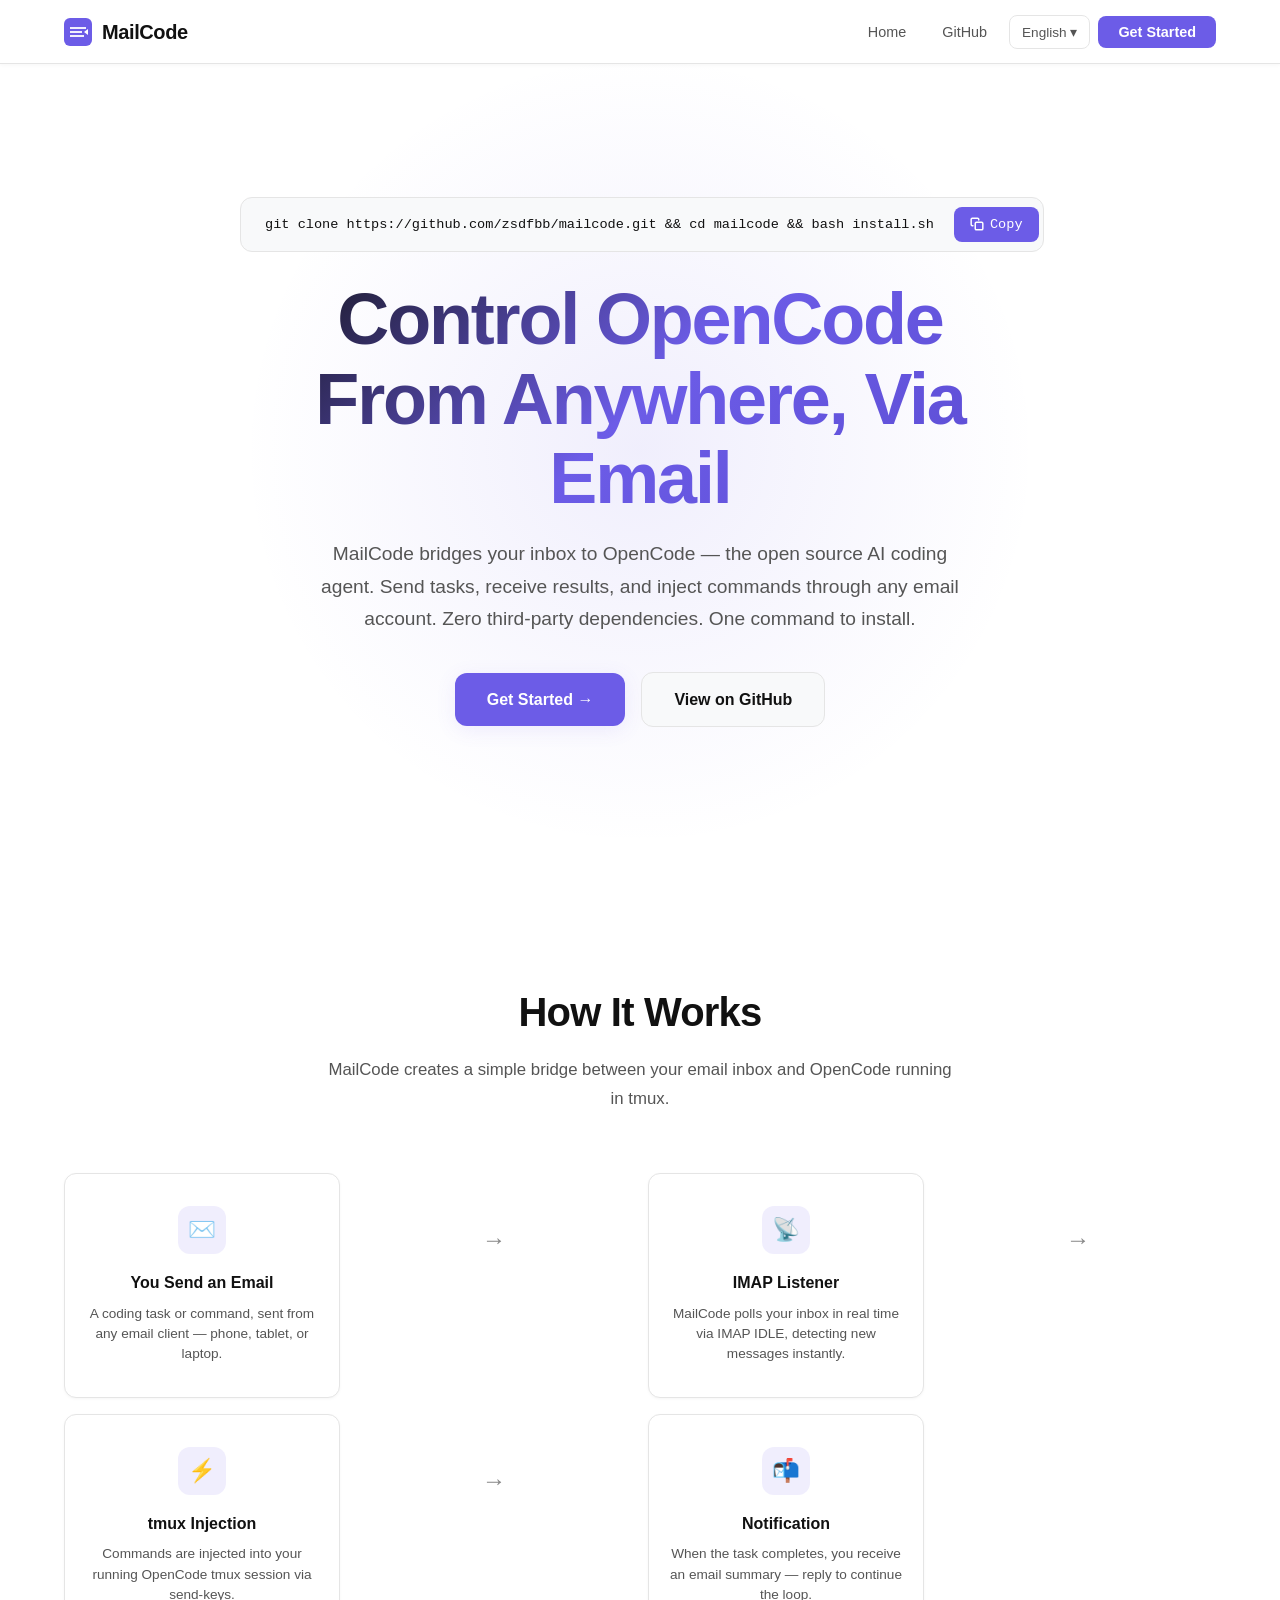
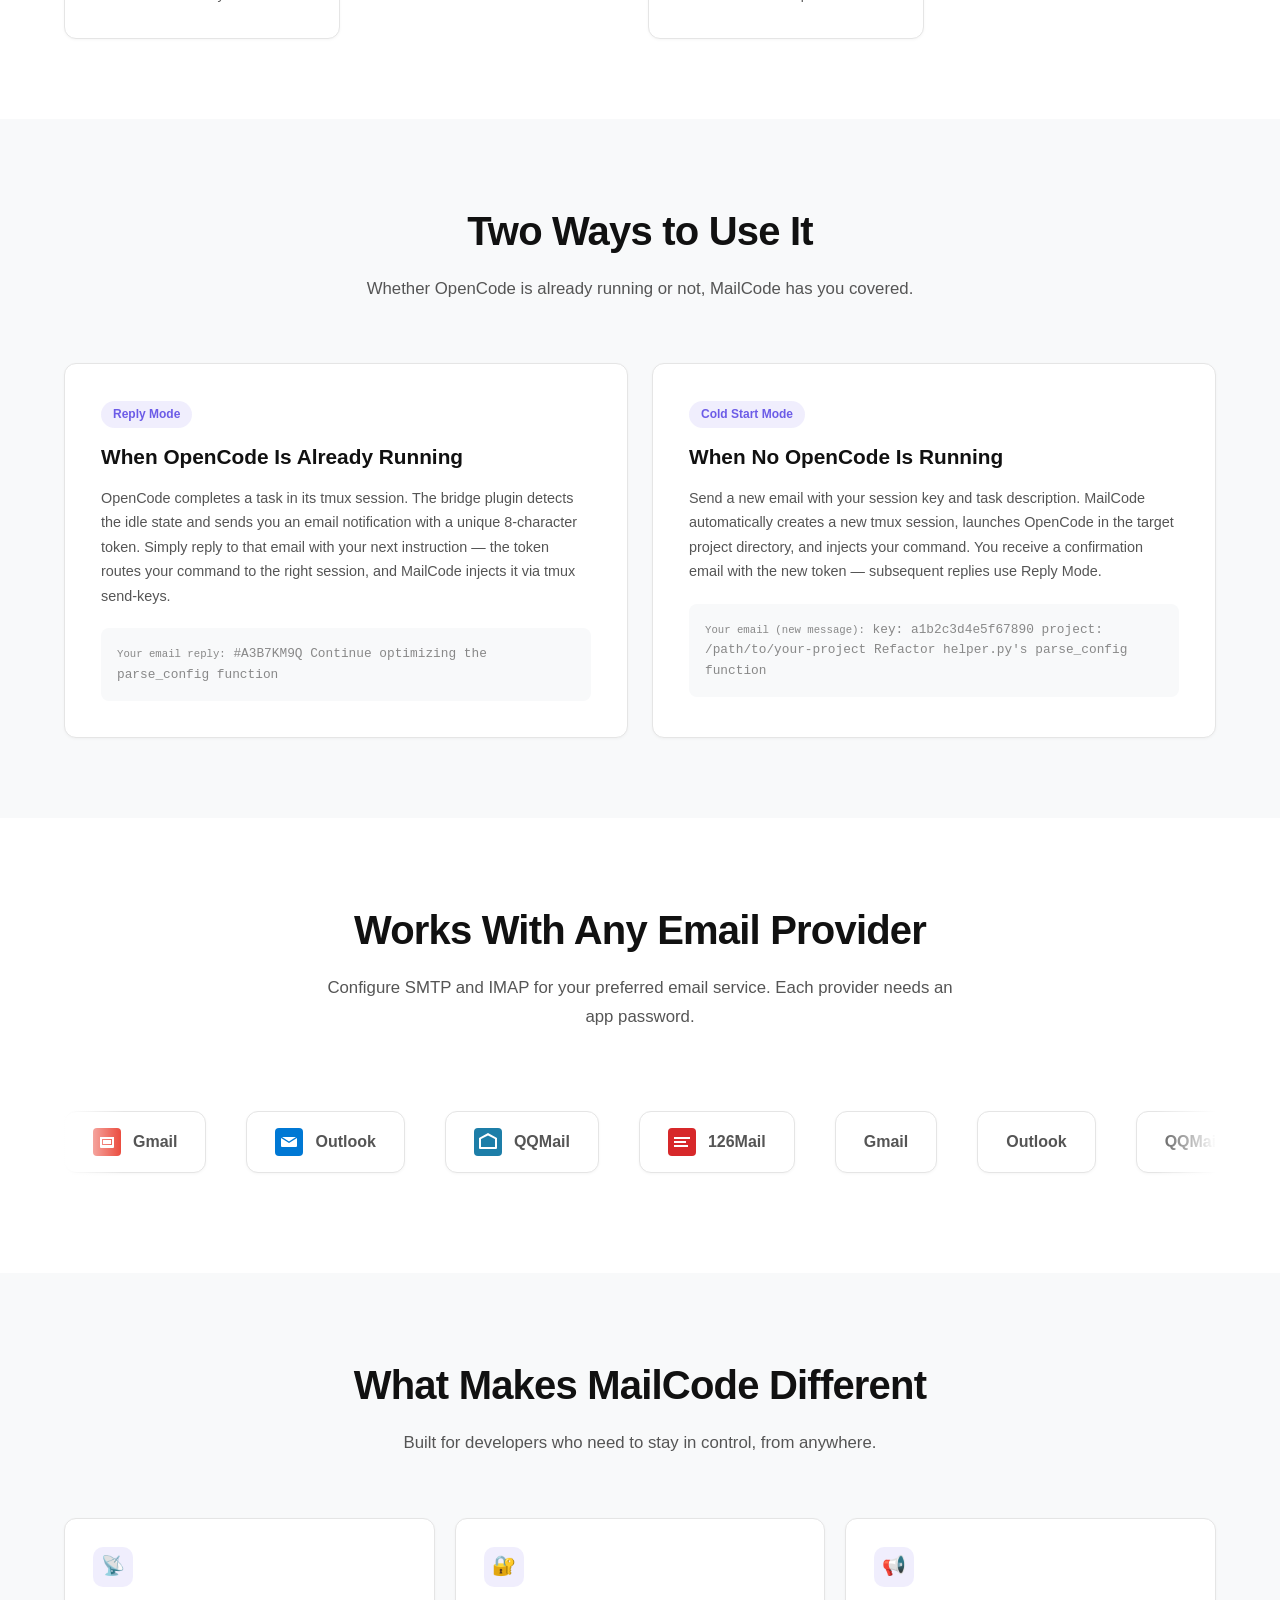
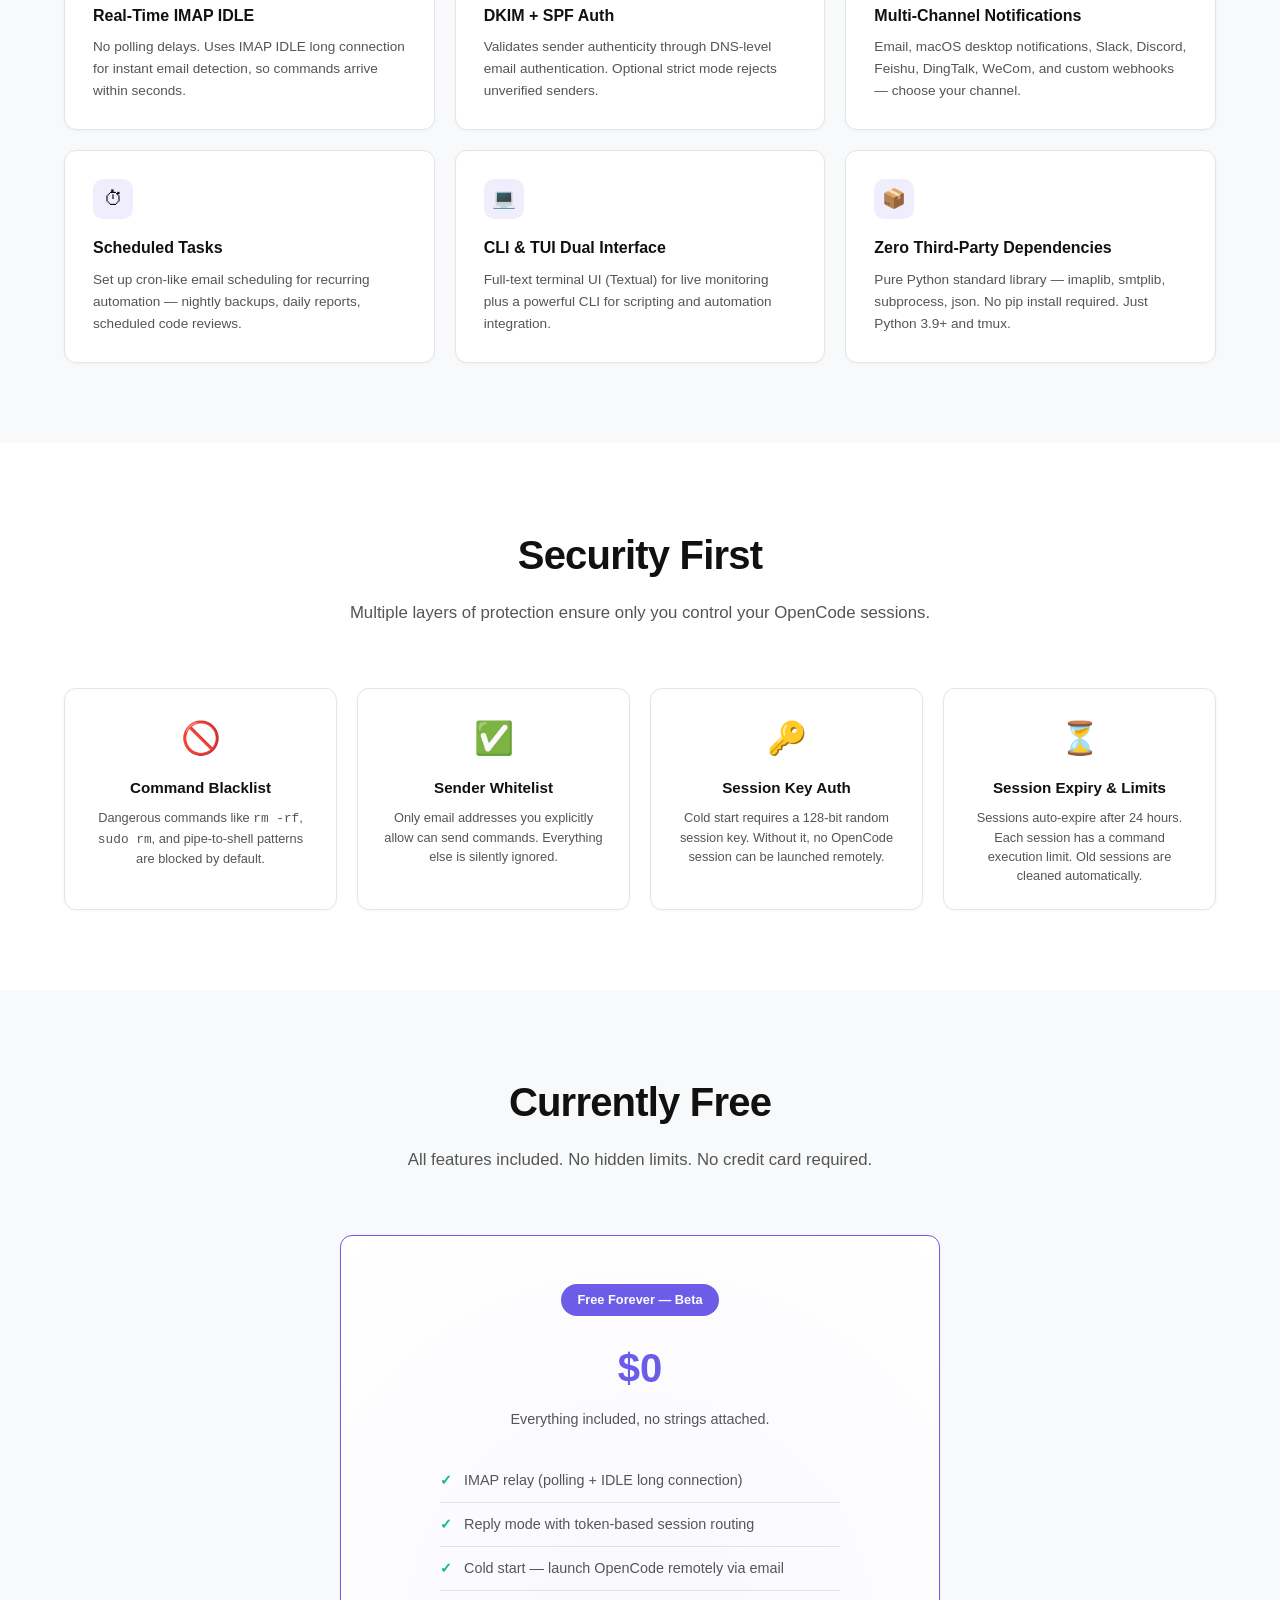
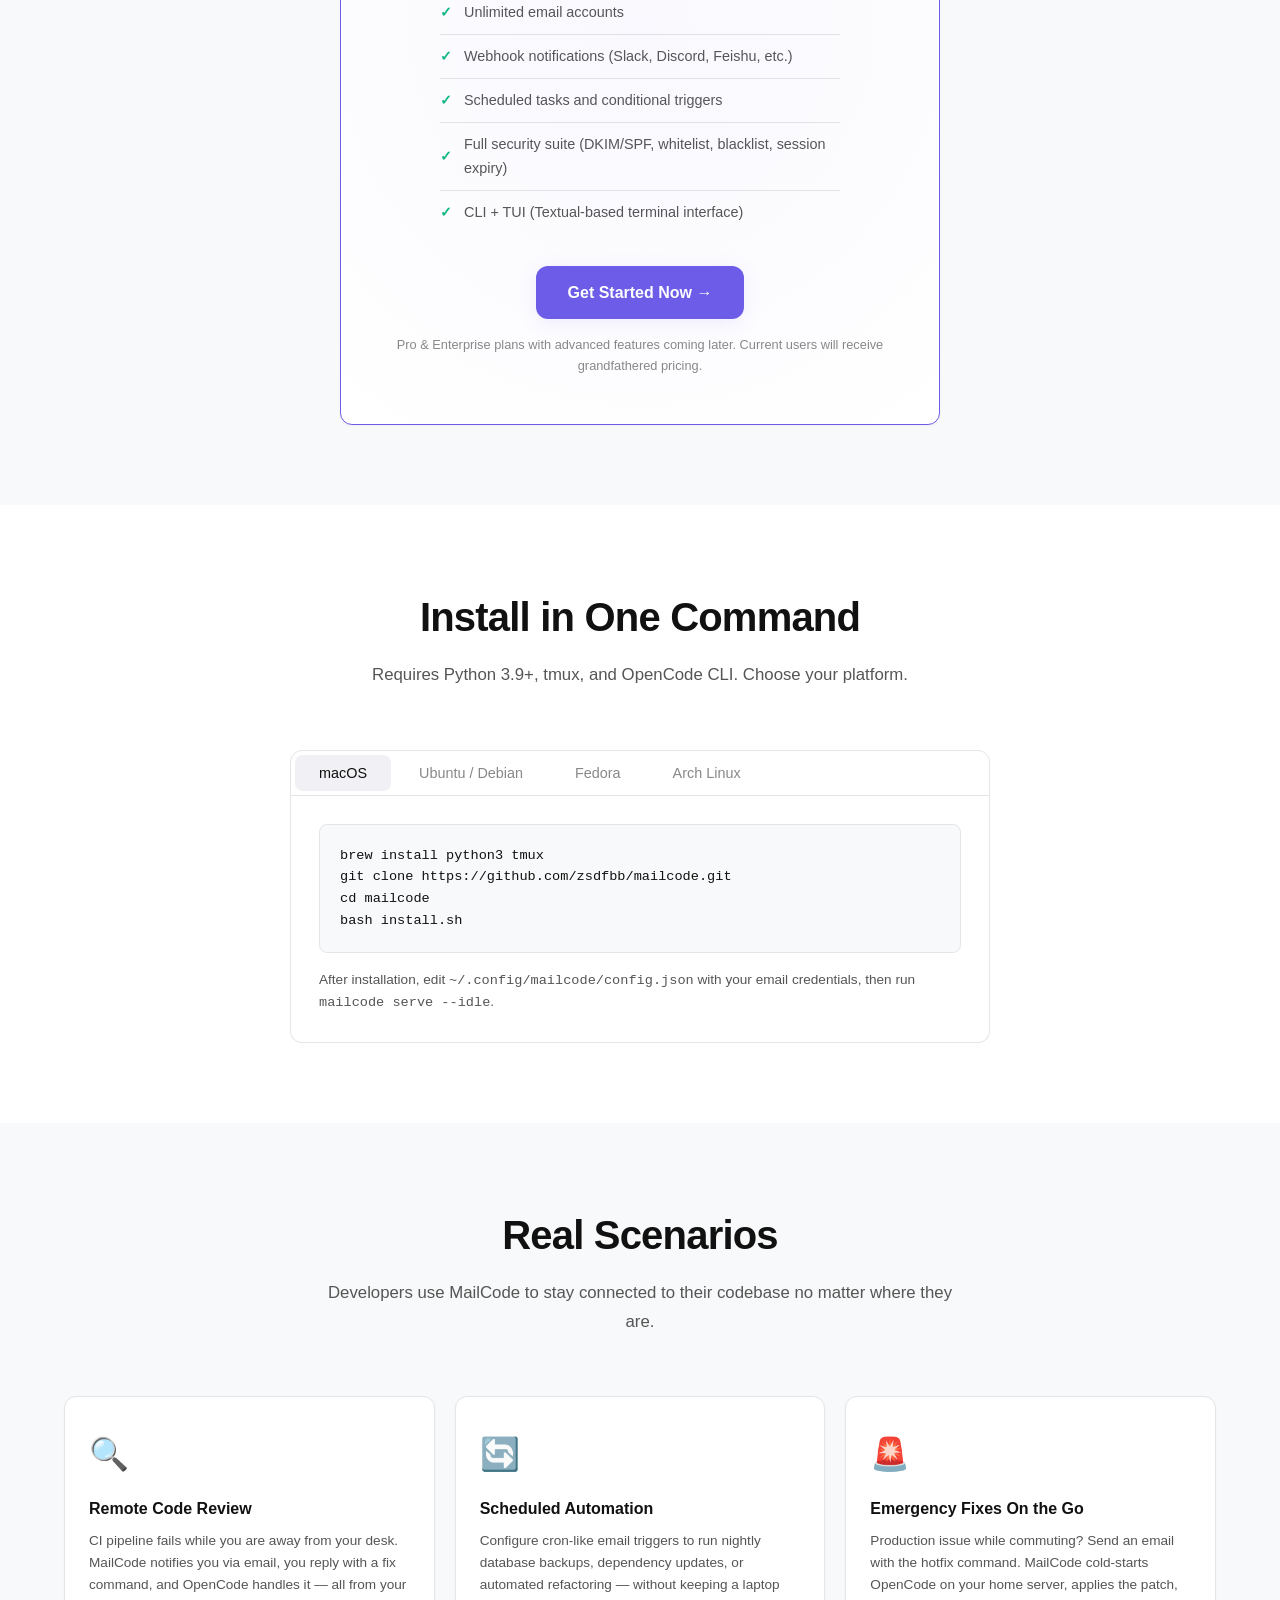
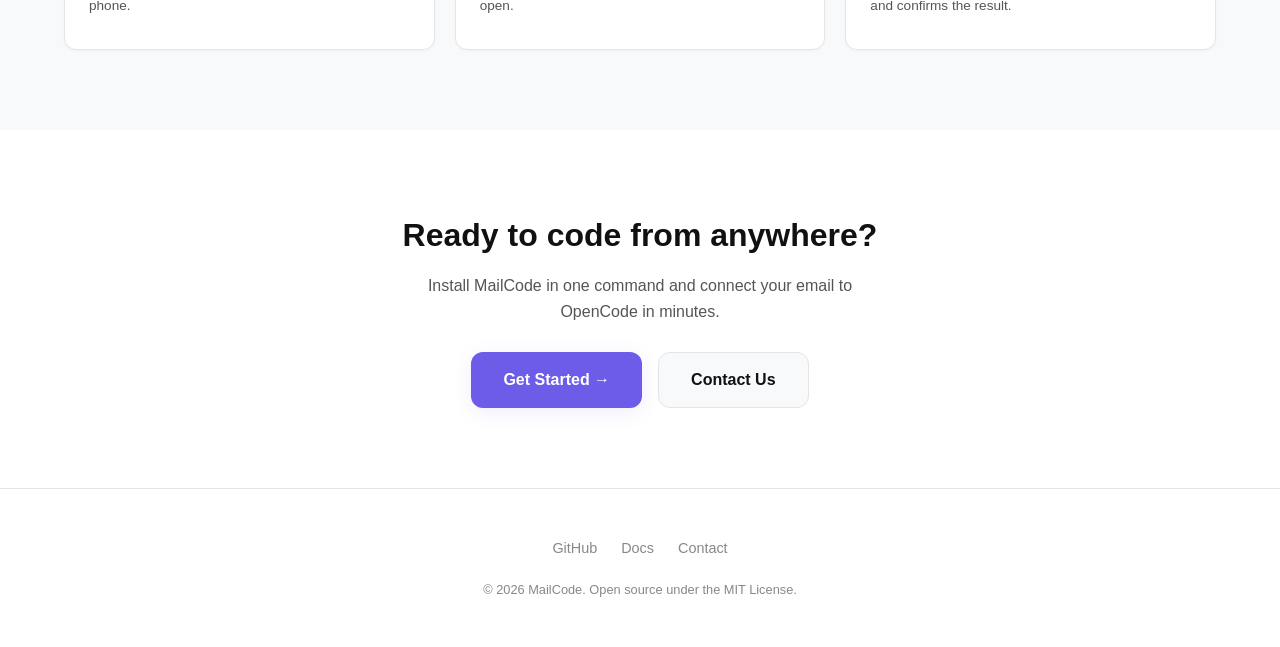
==== index.html @ 5c3ae275 "feat: add initial mailcode-site landing page with multi-language support - Create README.md with pro" ====
<!DOCTYPE html>
<html lang="en">
<head>
  <meta charset="UTF-8">
  <meta name="viewport" content="width=device-width, initial-scale=1.0">
  <title>MailCode — Control OpenCode From Anywhere, Via Email</title>
  <style>
    body {
      margin: 0;
      padding: 0;
      background: #ffffff;
      color: #111111;
      font-family: -apple-system, BlinkMacSystemFont, 'Segoe UI', Roboto, sans-serif;
      min-height: 100vh;
      display: flex;
      flex-direction: column;
      align-items: center;
      justify-content: center;
      text-align: center;
      gap: 12px;
    }
    p { color: #888888; font-size: 0.95rem; margin: 0; }
    .loader { width: 28px; height: 28px; border: 3px solid #e5e5e5; border-top-color: #6c5ce7; border-radius: 50%; animation: spin 0.8s linear infinite; }
    @keyframes spin { to { transform: rotate(360deg); } }
  </style>
  <script>
    var lang = navigator.language || navigator.userLanguage || 'en'
    var code = lang.split('-')[0]
    var supported = { en: true, zh: true, ja: true, ko: true, fr: true, de: true }
    var target = supported[code] ? '/' + code + '/' : '/en/'
    window.location.replace(target)
  </script>
</head>
<body>
  <div class="loader"></div>
  <p>Redirecting to <a href="/en/" style="color:#6c5ce7">English</a>...</p>
</body>
</html>
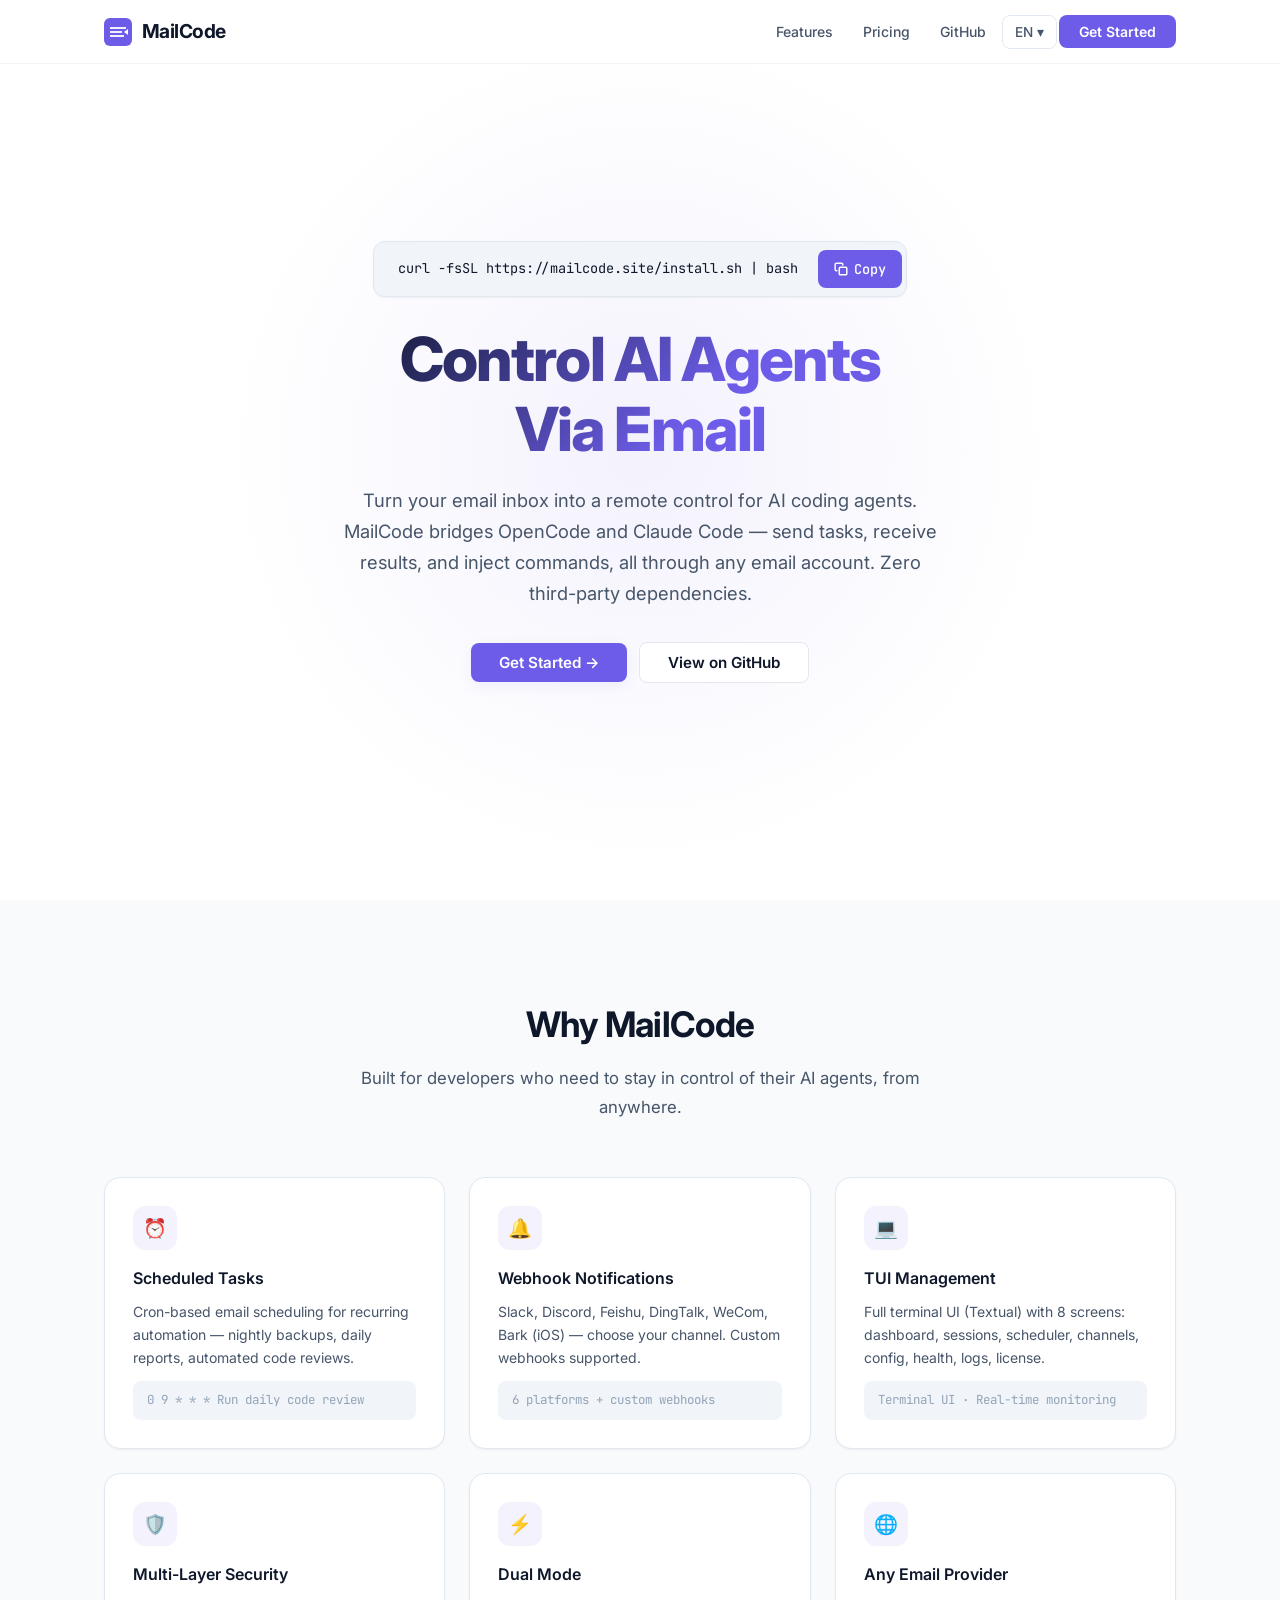
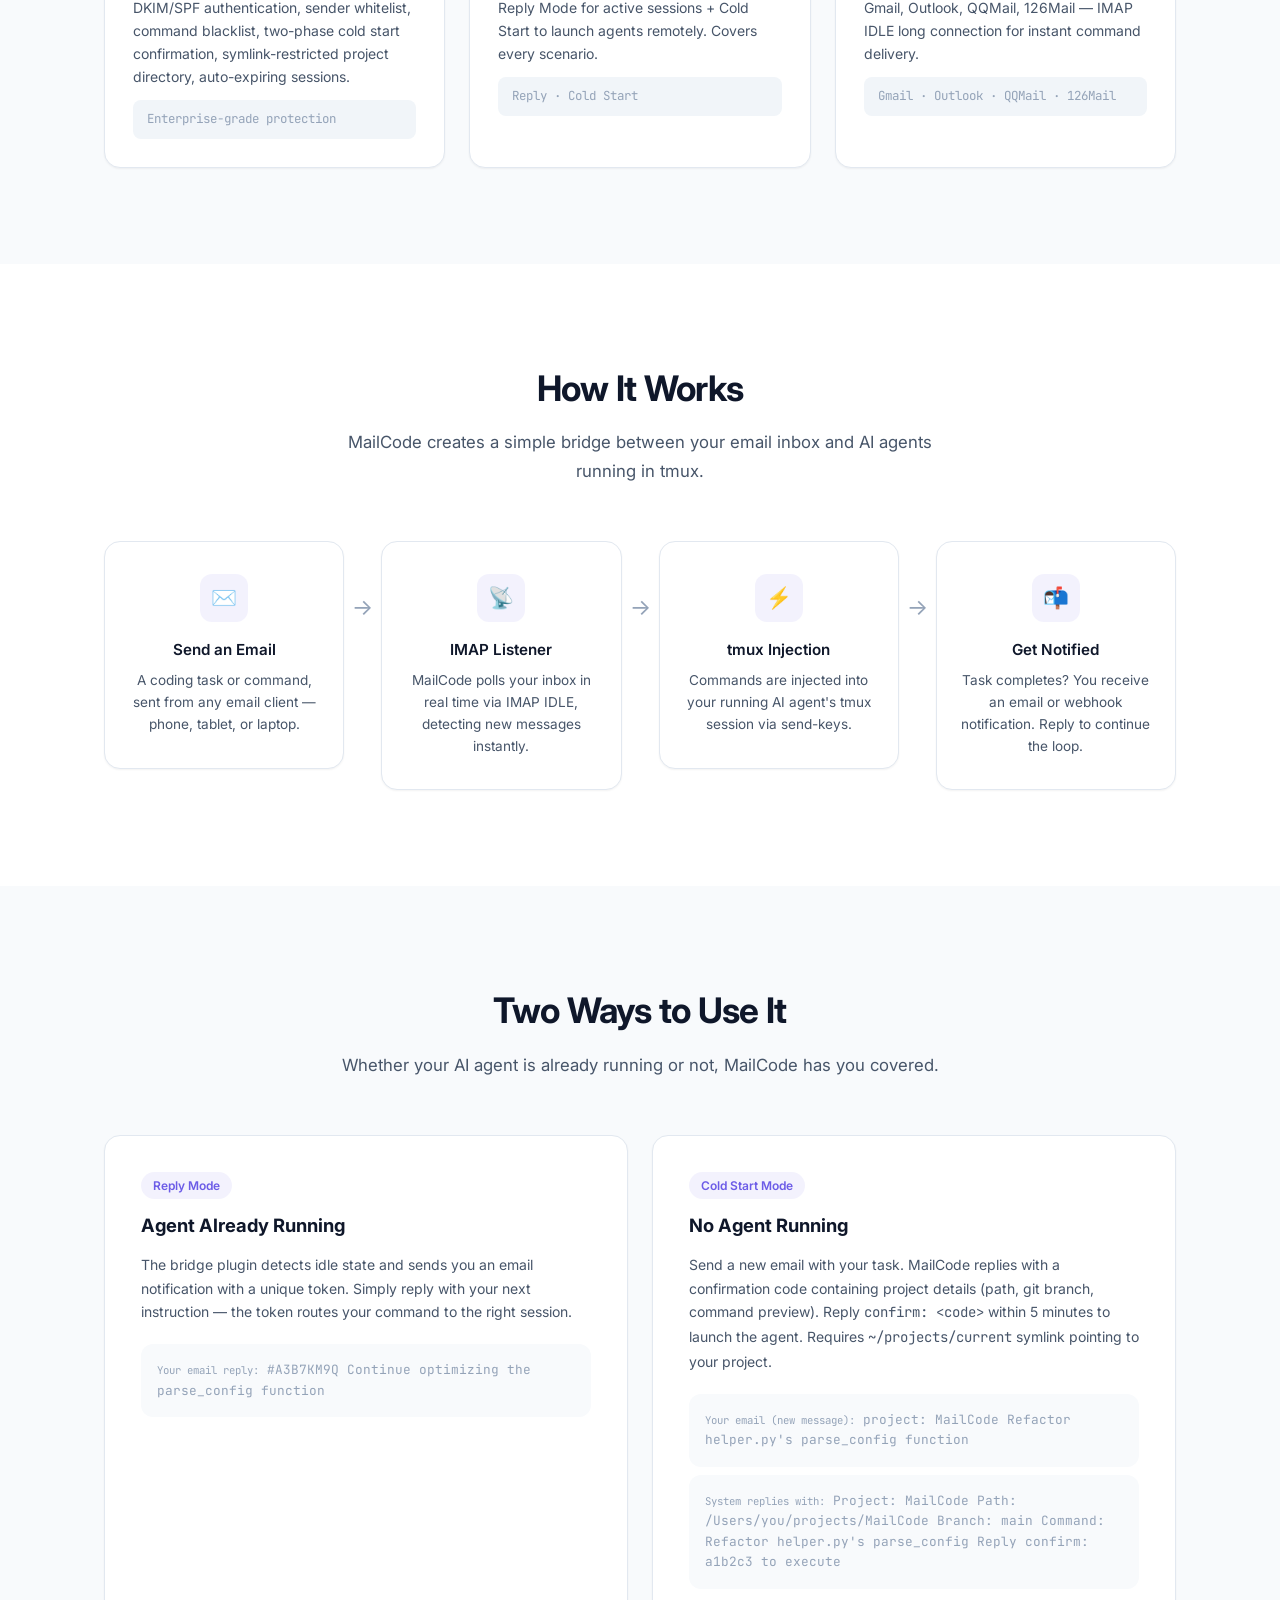
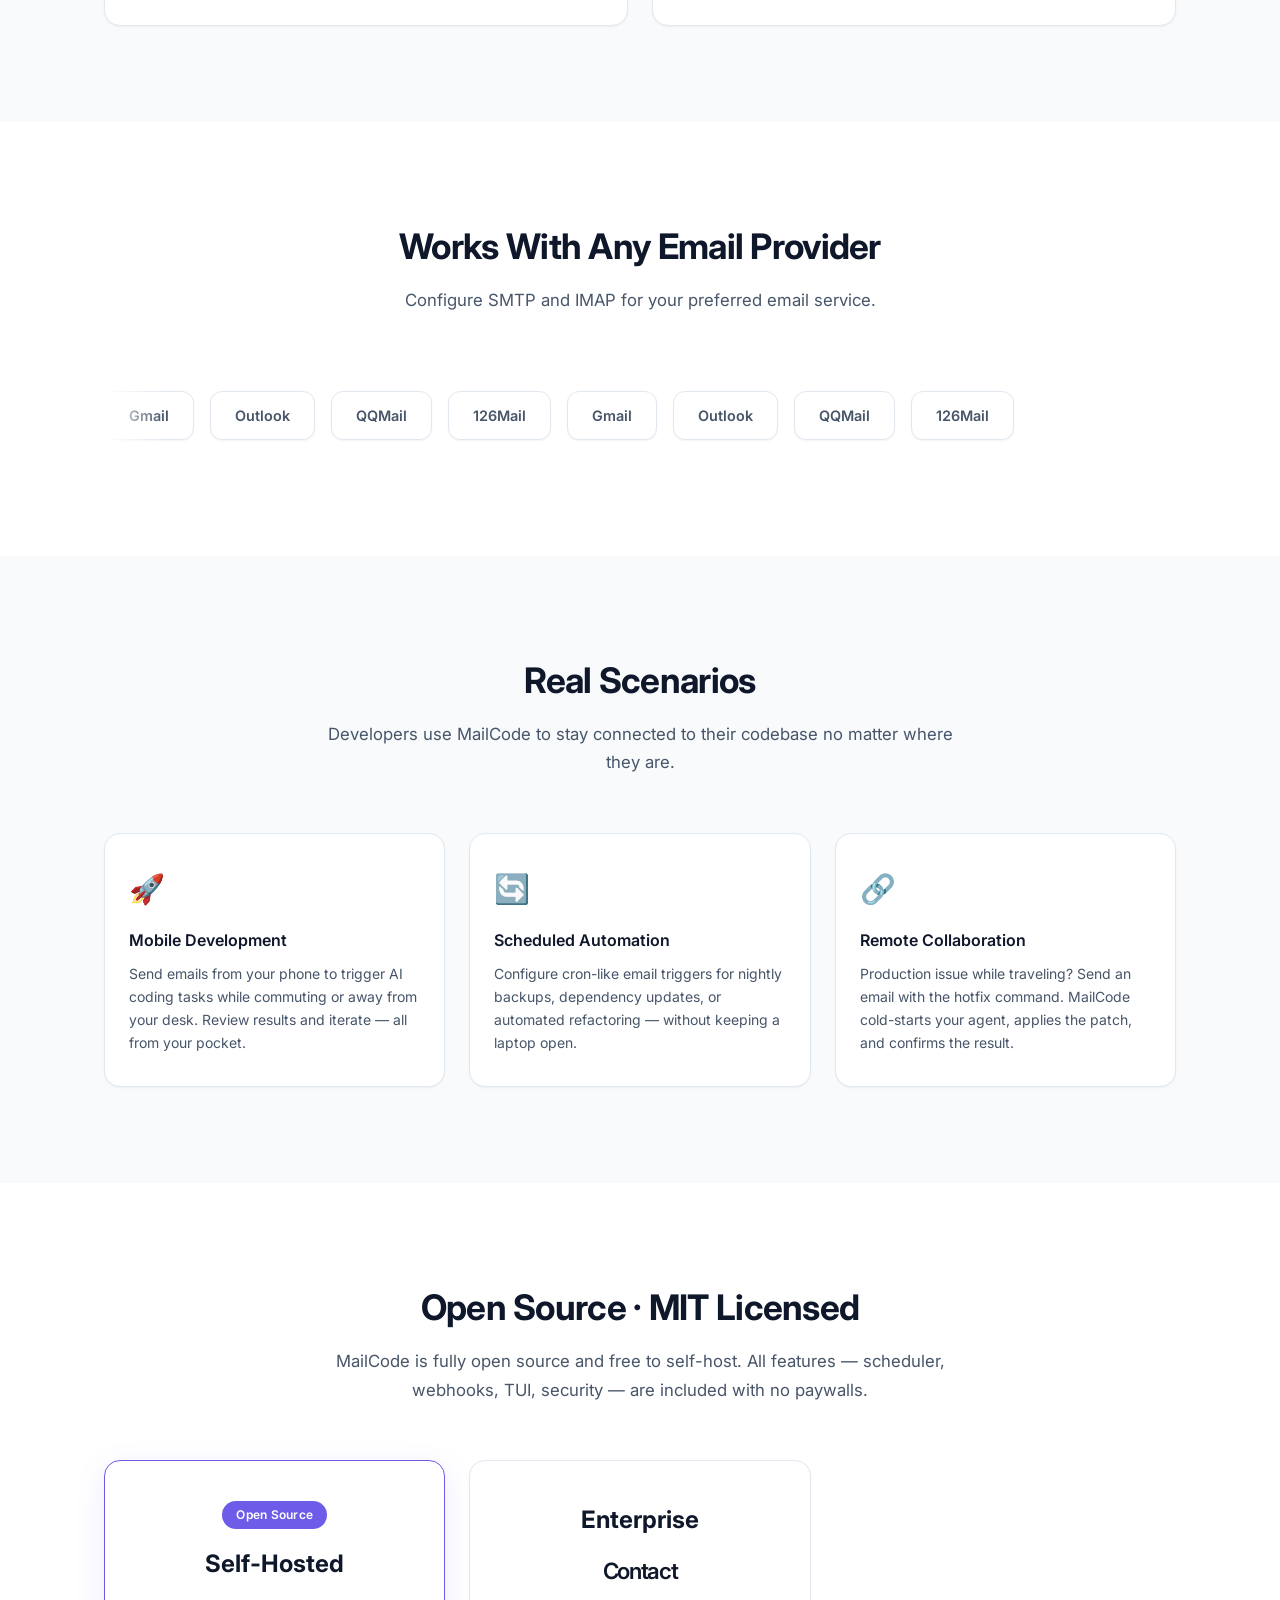
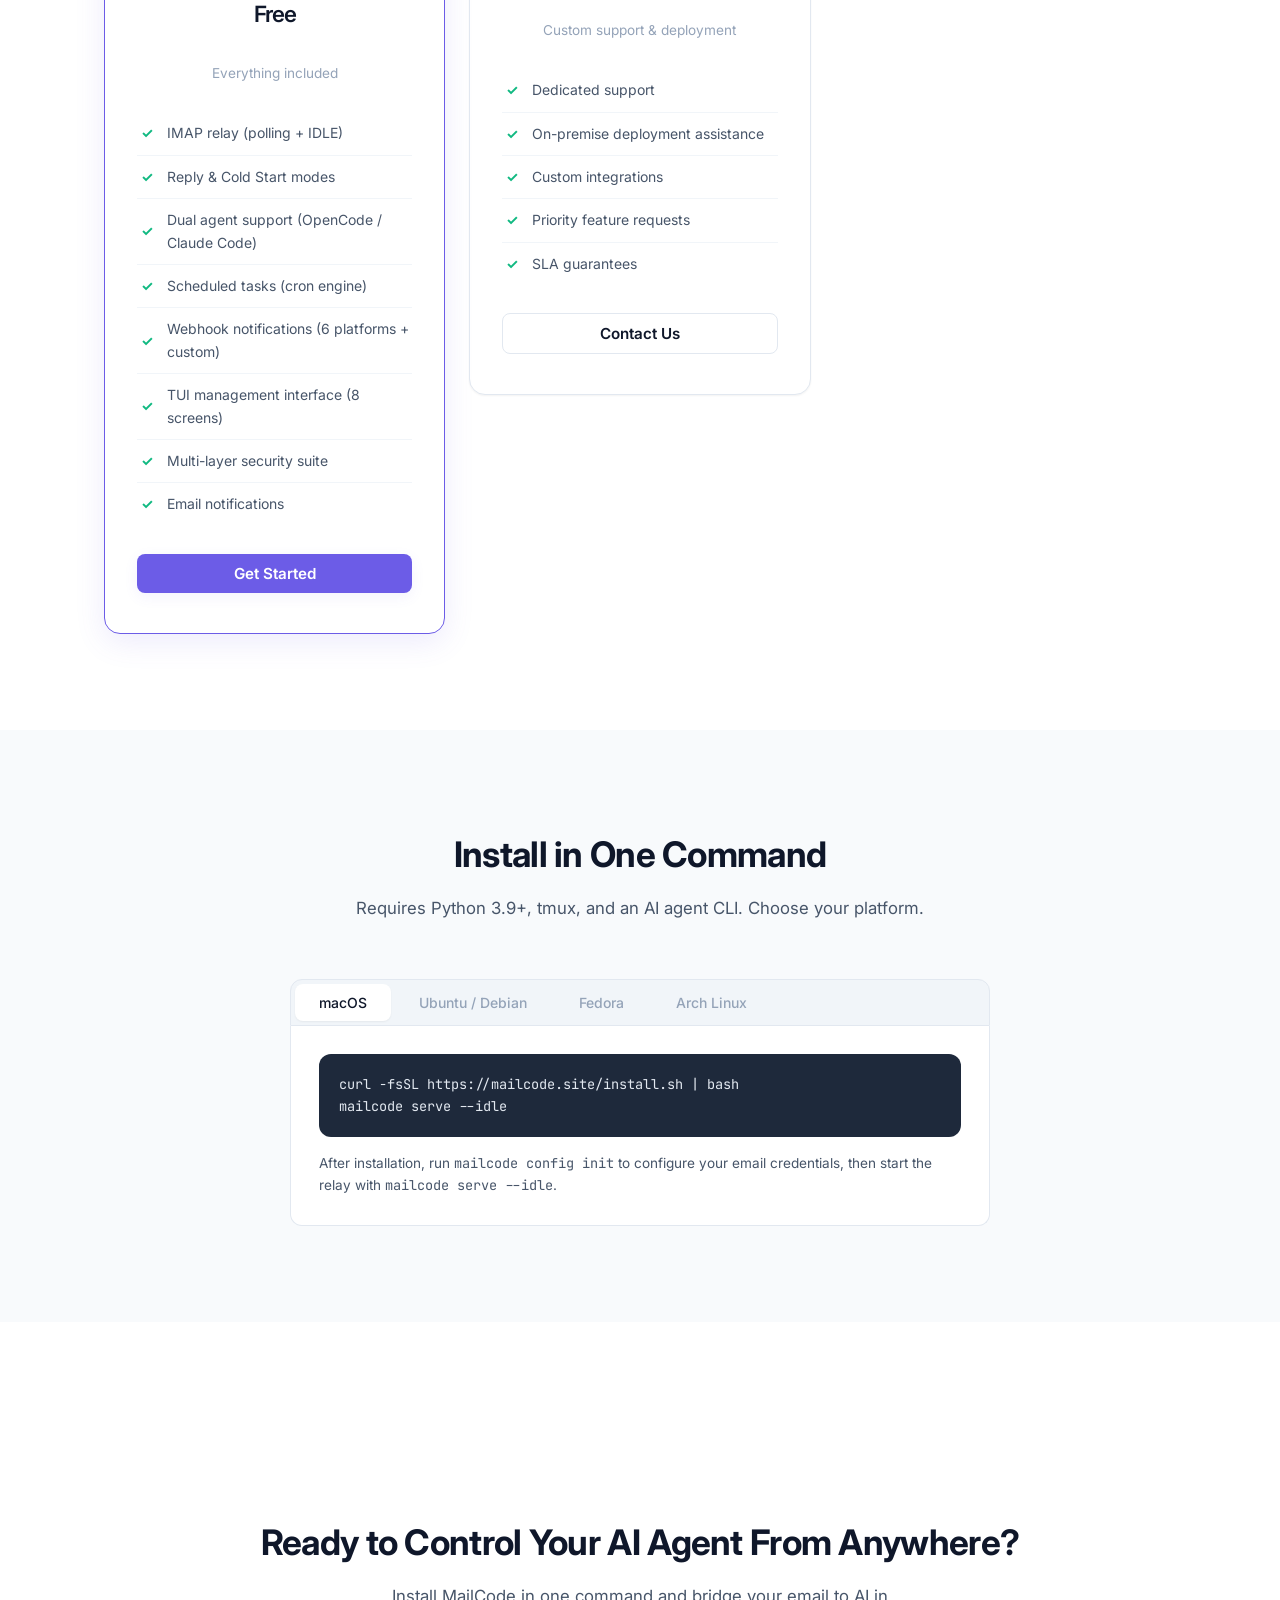
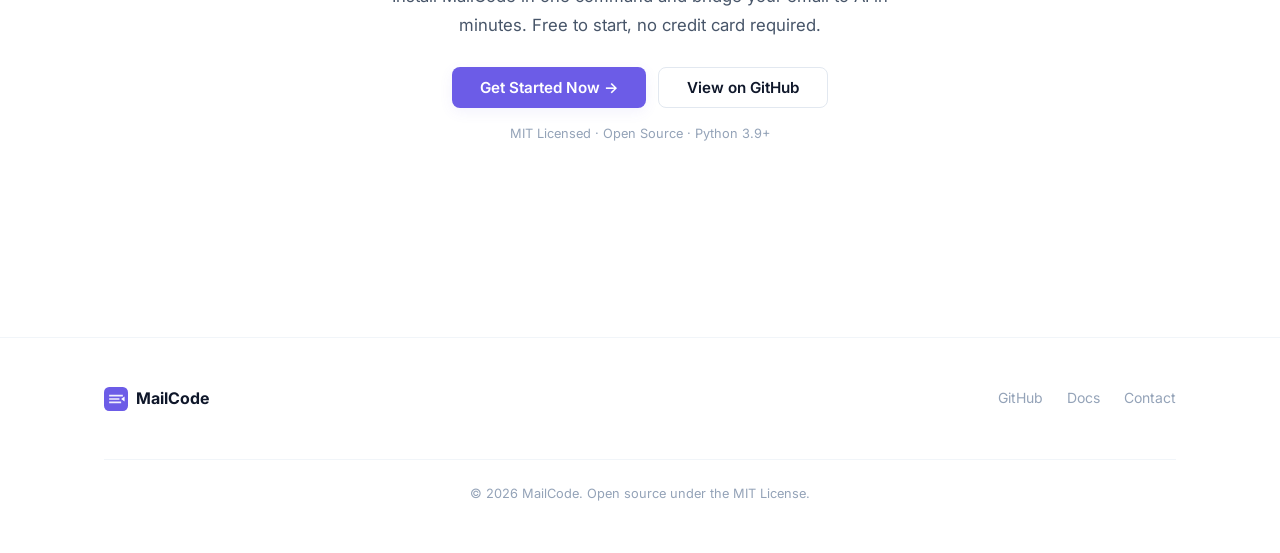
==== commit f1cdd566: "sync with MailCode v0.2.0: update install method, cold start flow, pricing model - install: pip -> c" ====
--- a/index.html
+++ b/index.html
@@ -26,7 +26,7 @@
   <script>
     var lang = navigator.language || navigator.userLanguage || 'en'
     var code = lang.split('-')[0]
-    var supported = { en: true, zh: true, ja: true, ko: true, fr: true, de: true }
+    var supported = { en: true, zh: true }
     var target = supported[code] ? '/' + code + '/' : '/en/'
     window.location.replace(target)
   </script>
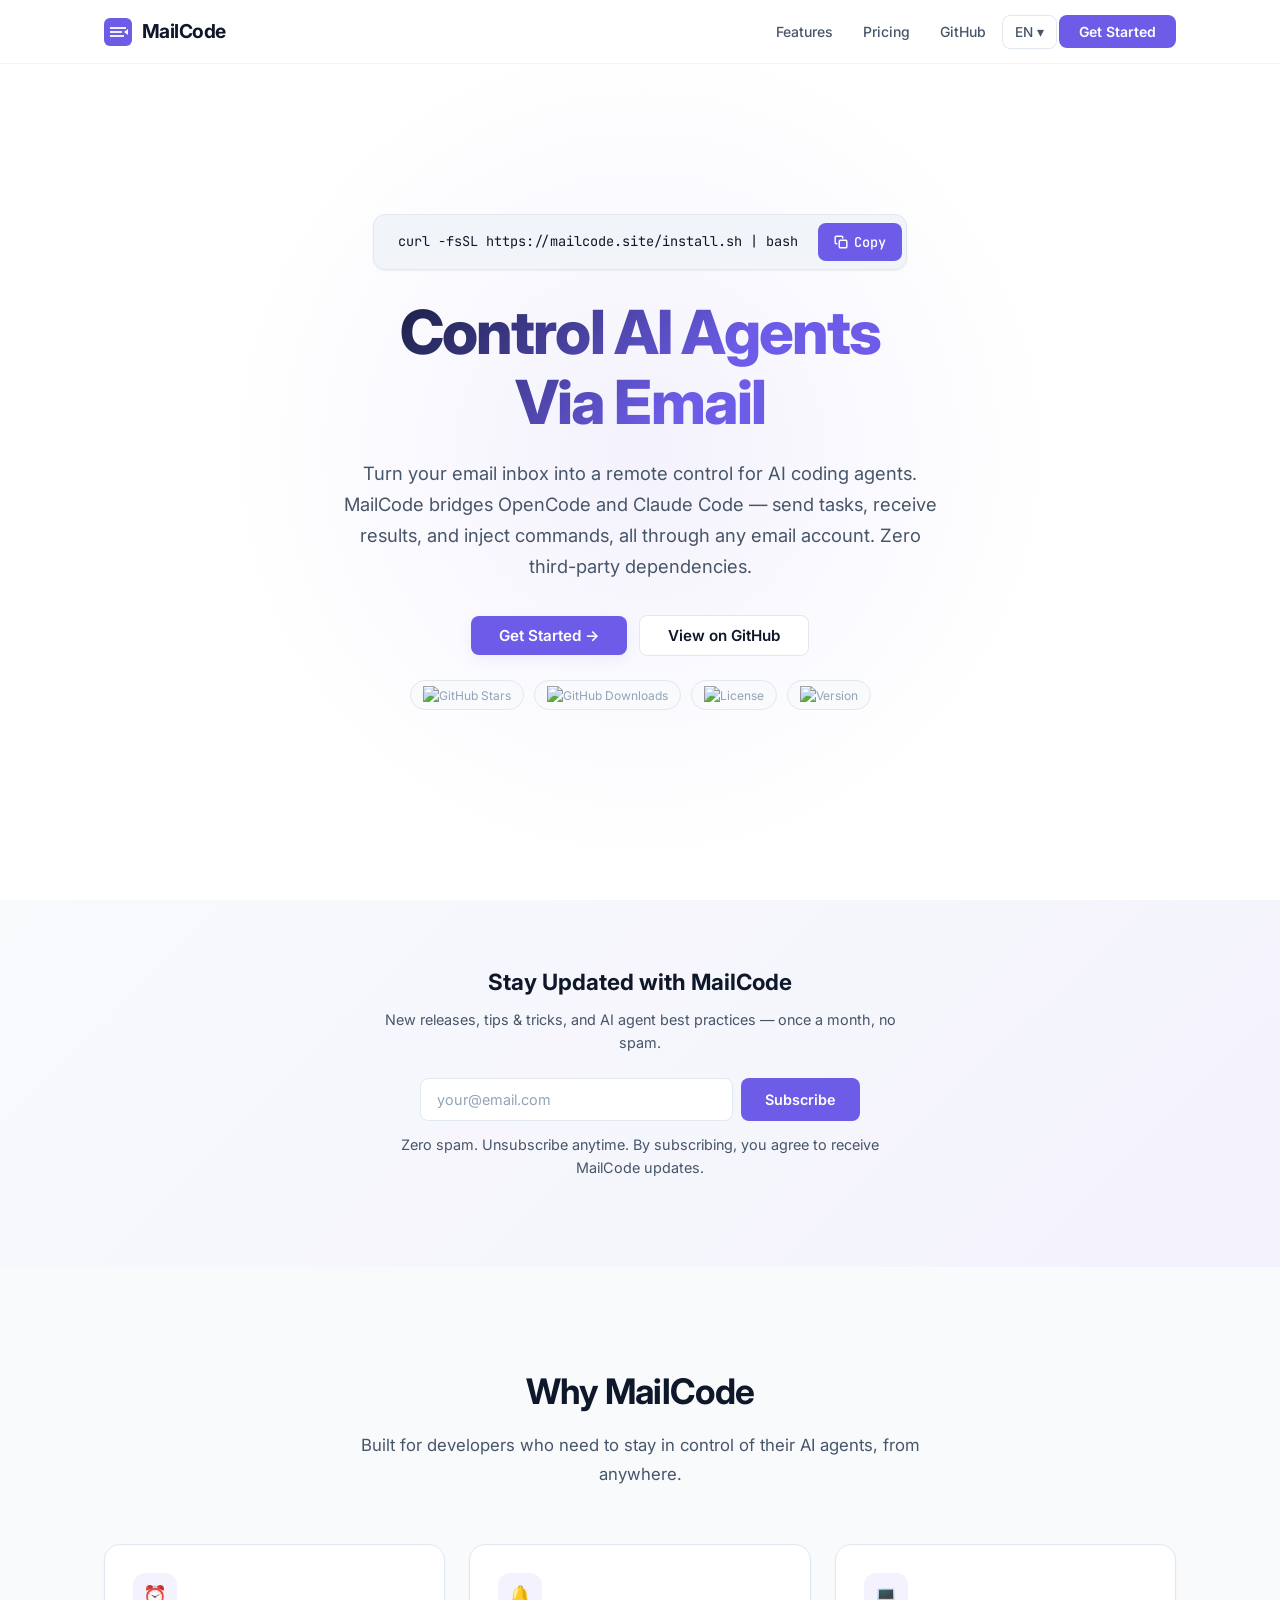
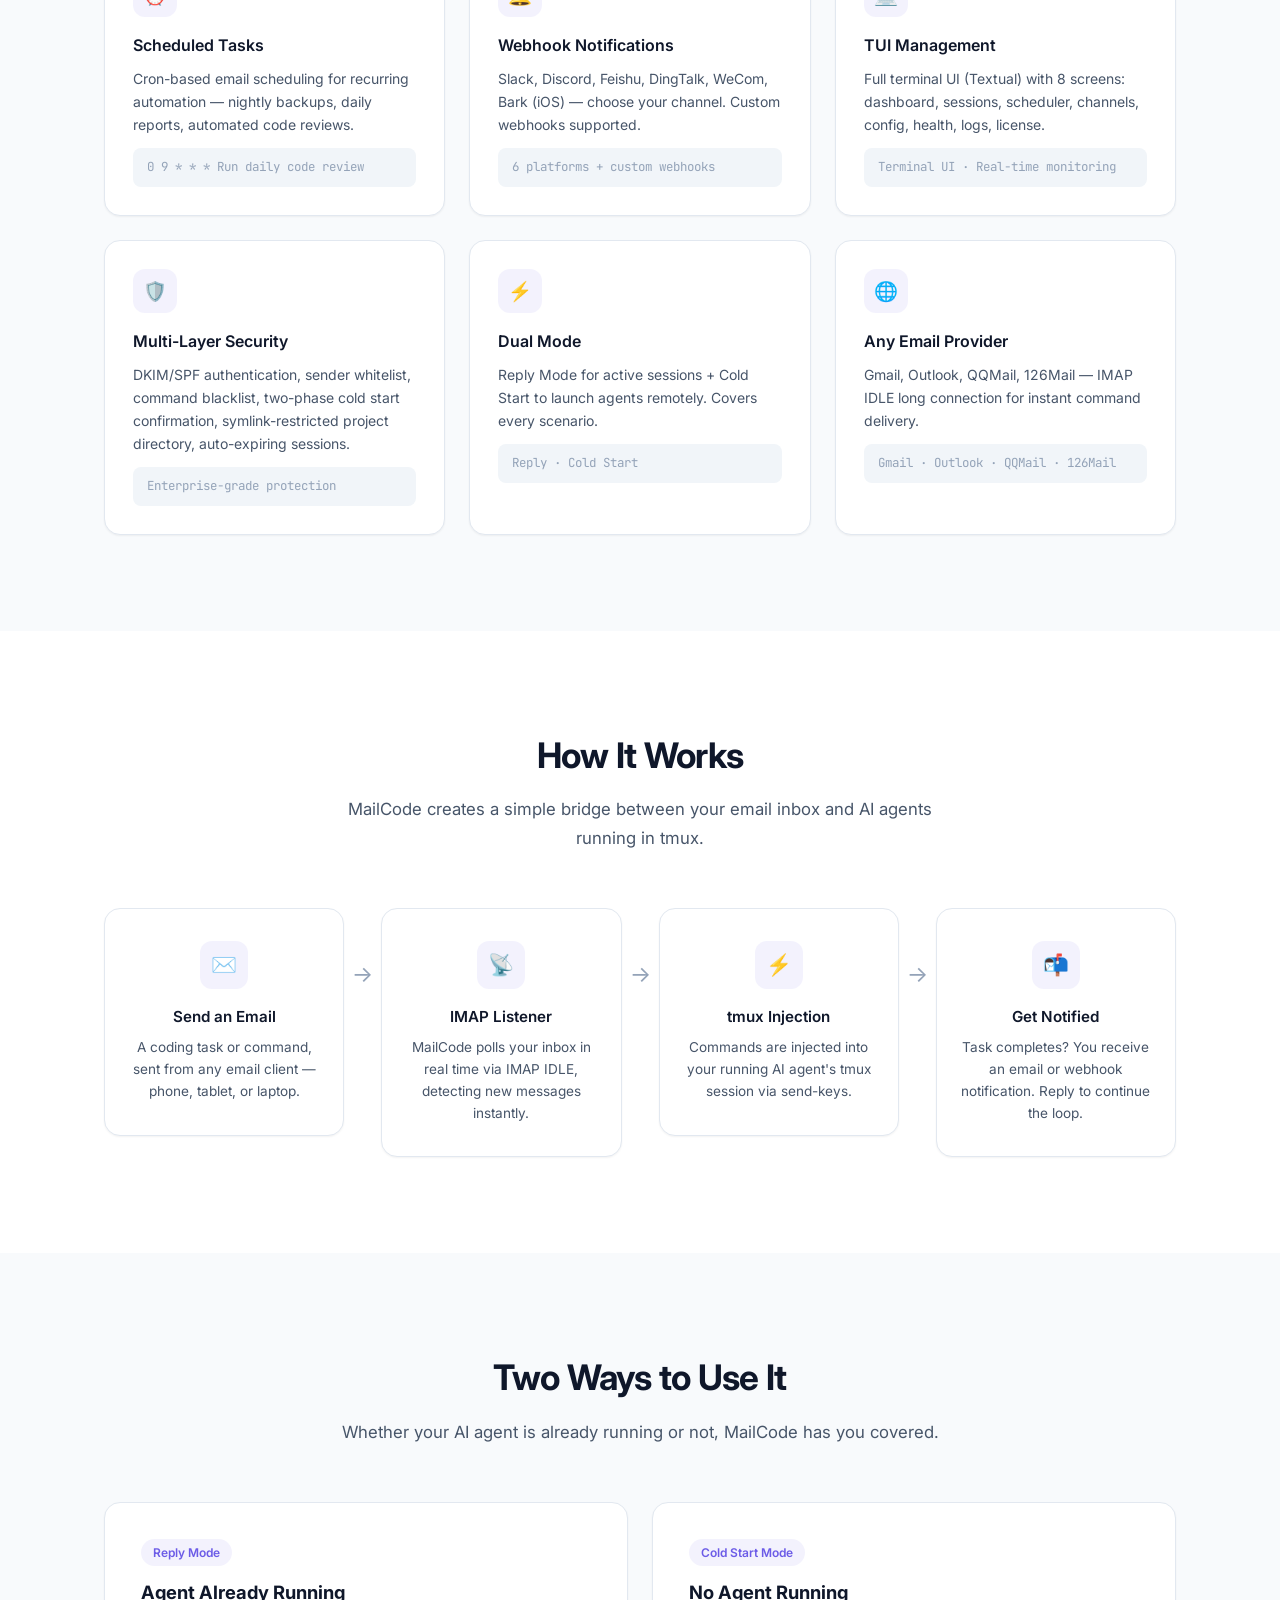
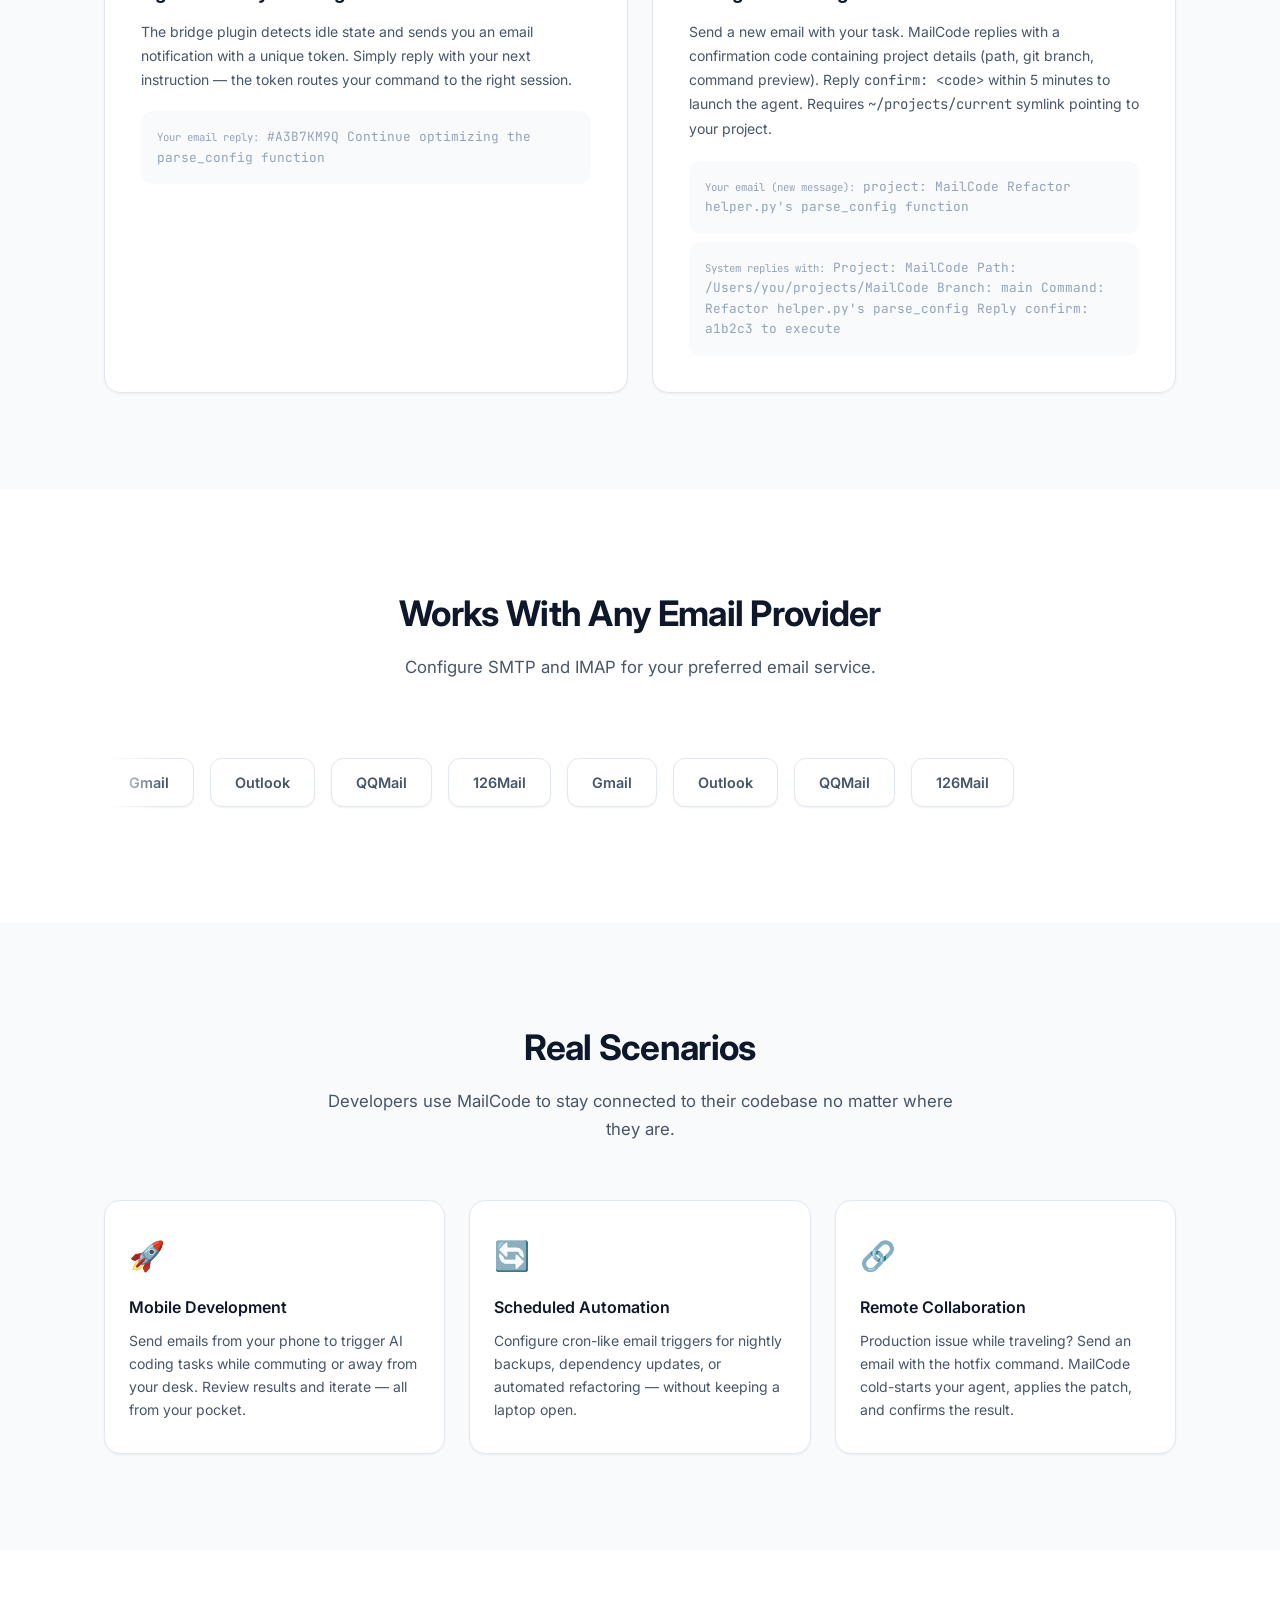
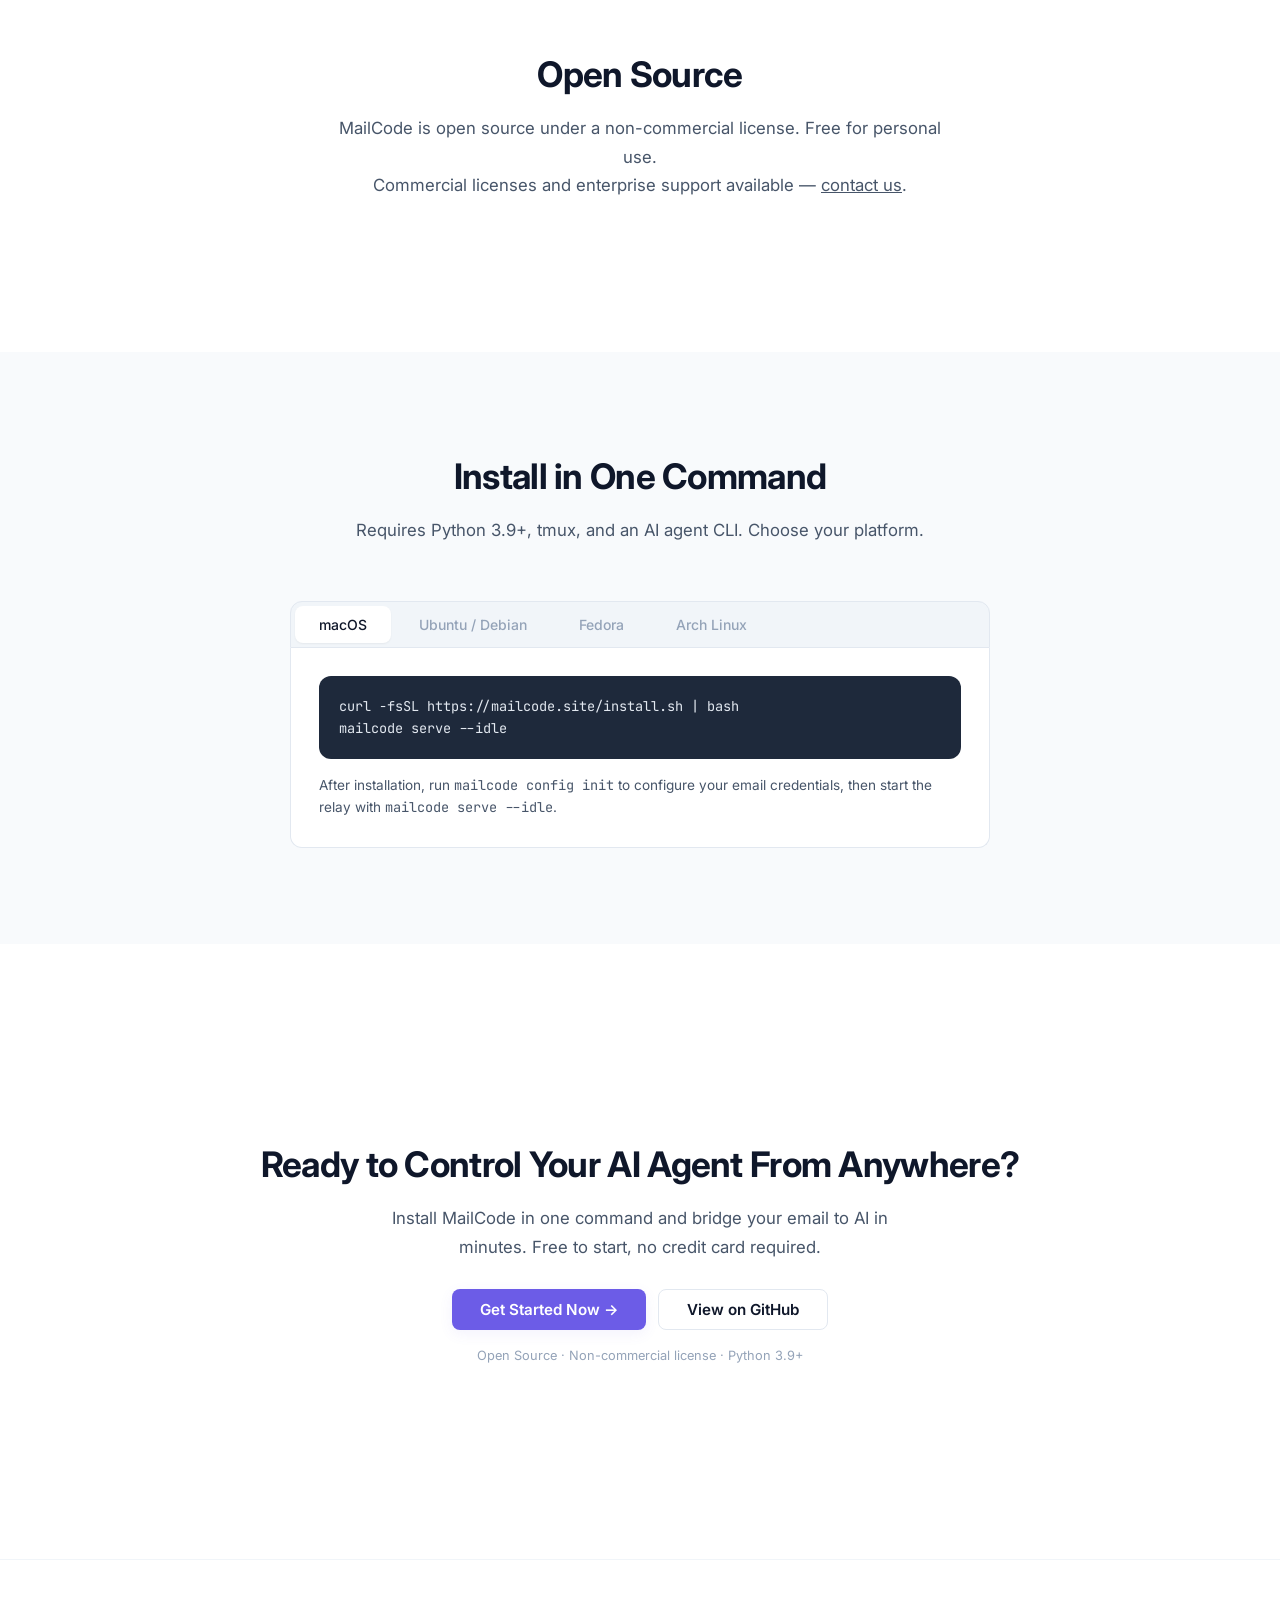
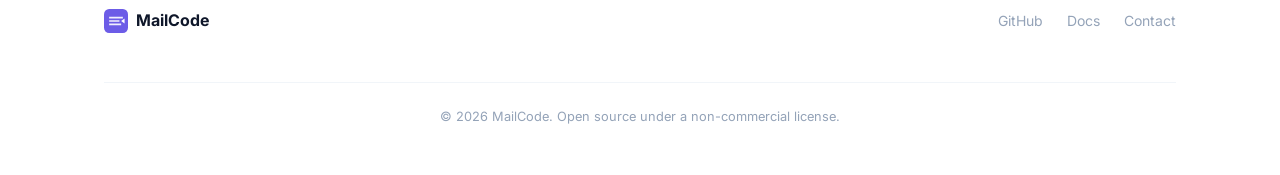
==== commit 4b4c1886: "fix: 默认跳转英文版" ====
--- a/index.html
+++ b/index.html
@@ -24,11 +24,7 @@
     @keyframes spin { to { transform: rotate(360deg); } }
   </style>
   <script>
-    var lang = navigator.language || navigator.userLanguage || 'en'
-    var code = lang.split('-')[0]
-    var supported = { en: true, zh: true }
-    var target = supported[code] ? '/' + code + '/' : '/en/'
-    window.location.replace(target)
+    window.location.replace('/en/')
   </script>
 </head>
 <body>
